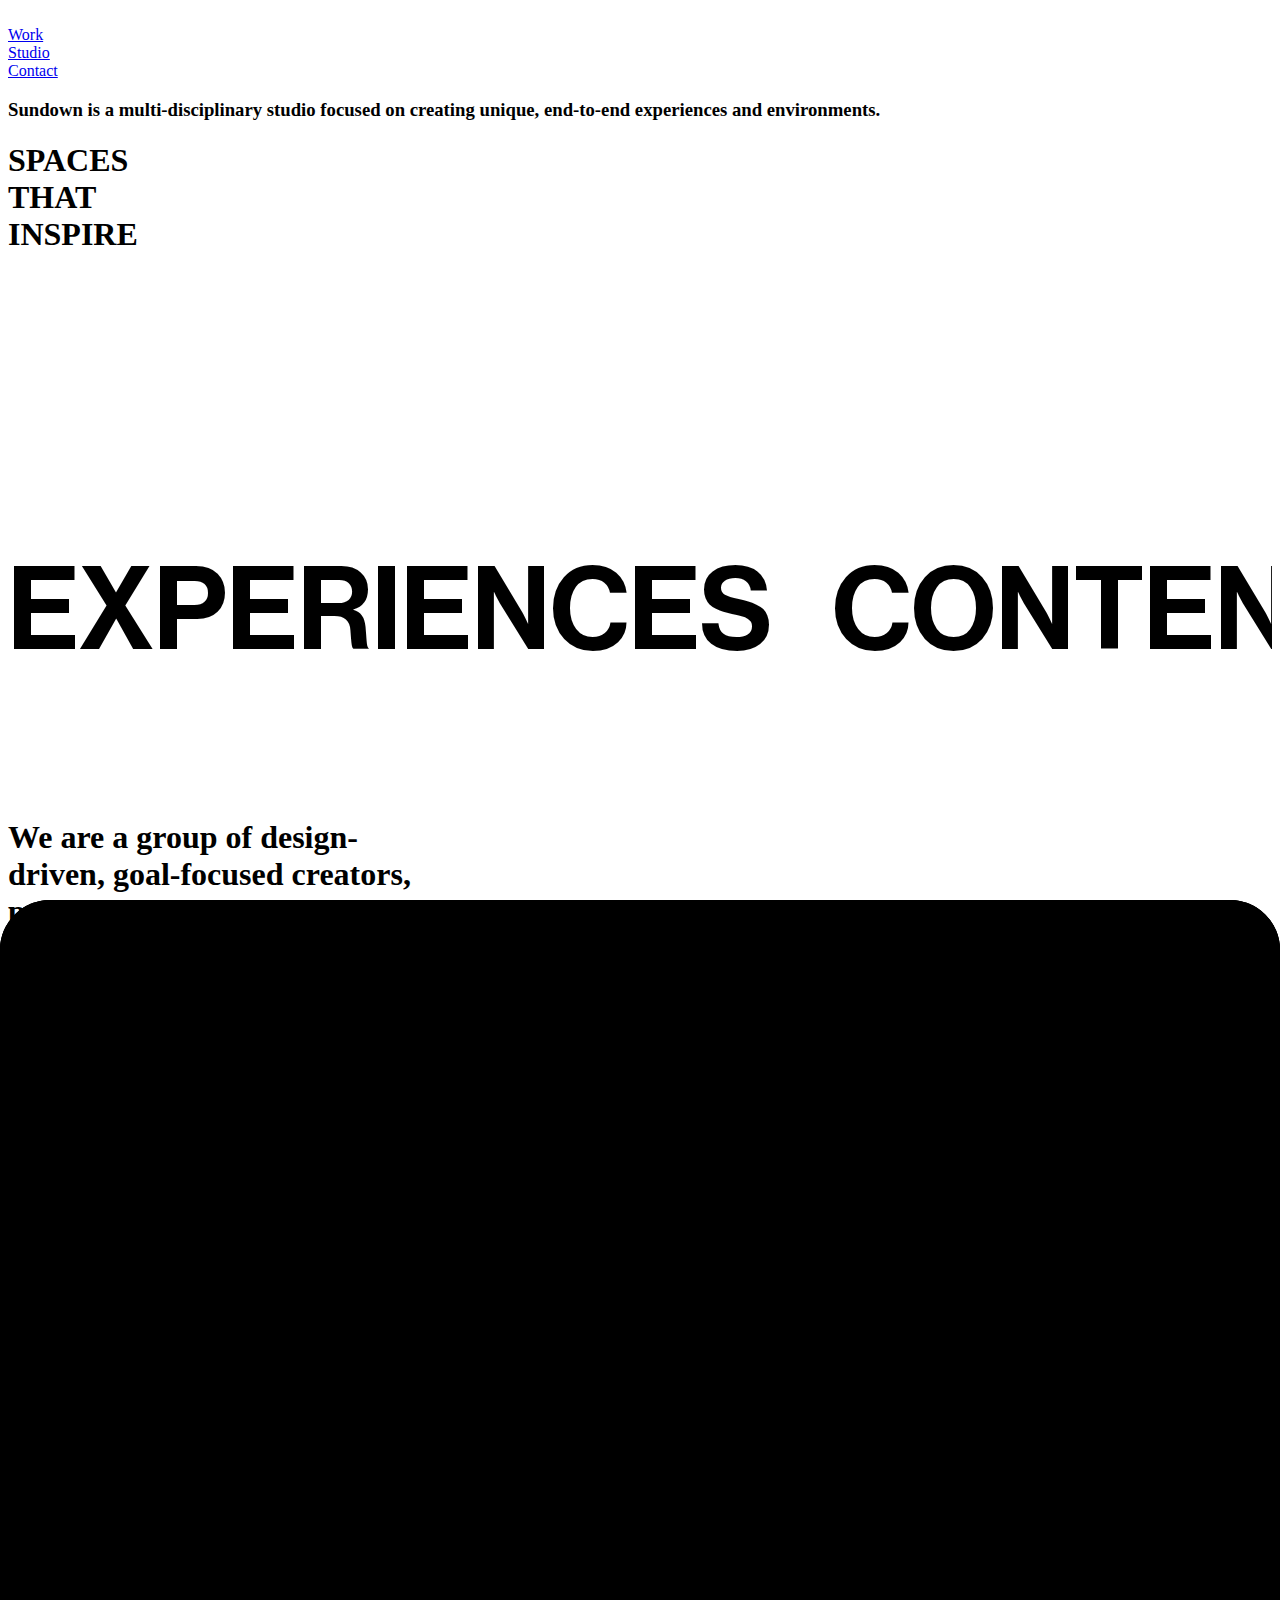
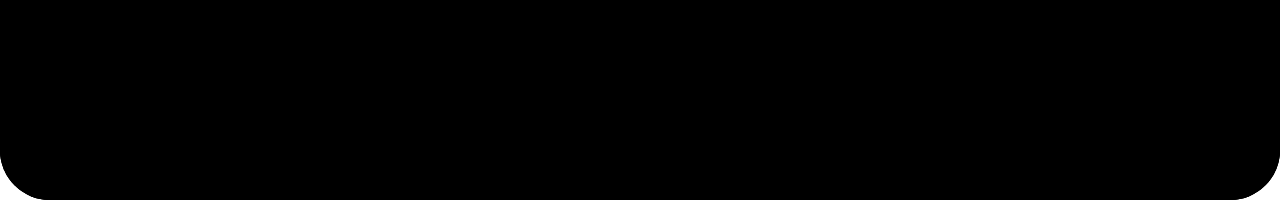
==== index.html @ 5506be8a "first commit" ====
<!DOCTYPE html>
<html lang="en">
<head>
    <meta charset="UTF-8">
    <meta name="viewport" content="width=device-width, initial-scale=1.0">
    <title>Sundown Studio</title>
    <!-- favicon logo  -->
    <link rel="shortcut icon" href="./asset/Sundown_Favicon.png" type="image/x-icon">
    <!-- css link  -->
    <link rel="stylesheet" href="style.css">
    <!-- tailwindCss & DaisyUI cdn Link  -->
    <link href="https://cdn.jsdelivr.net/npm/daisyui@4.6.2/dist/full.min.css" rel="stylesheet" type="text/css" />
    <script src="https://cdn.tailwindcss.com"></script>
    <!-- locomotive css cdn link  -->
    <link rel="stylesheet" href="https://cdn.jsdelivr.net/npm/locomotive-scroll@3.5.4/dist/locomotive-scroll.css">
    
    
    <script>
        tailwind.config = {
          theme: {
            extend: {
              colors: {
                clifford: '#da373d',
              }
            }
          }
        }
      </script>
    
</head>
<body>
    <div id="fixed-img"></div>
    <div id="main">
        <header>
            <!-- page 1 -->
            <div class="min-h-[100vh] w-[100%] bg-[#EEEAE3] relative px-[2vw]">
                <nav class="py-[2vw] w-[100%] flex items-center justify-between">
                    <img src="https://assets-global.website-files.com/64d3dd9edfb41666c35b15b7/64d3dd9edfb41666c35b15c2_Sundown%20logo.svg" alt="">
                    <div class="gap-[2vw] flex">
                        <div class="nav-a px-5 py-2 border border-[#8a8a8a89] rounded-[50px] font-medium text-[#000000bb] text-[18px] relative hover:text-white overflow-hidden"><a class="relative z-[9]" href="#">Work</a></div>
                        <div class="nav-a px-5 py-2 border border-[#8a8a8a89] rounded-[50px] font-medium text-[#000000bb] text-[18px] relative hover:text-white overflow-hidden"><a class="relative z-[9]" href="#">Studio</a></div>
                        <div class="nav-a px-5 py-2 border border-[#8a8a8a89] rounded-[50px] font-medium text-[#000000bb] text-[18px] relative hover:text-white overflow-hidden"><a class="relative z-[9]" href="#">Contact</a></div>
                        
                    </div>
                </nav>
                <!-- center  -->
                <div id="center" class="min-h-[65vh] w-[100%]  flex items-end justify-between border-b border-[#8a8a8a89] pb-[2vw]">
                    <div id="left" class="">
                        <h3 class="w-[30vw] text-[1.7em] font-[500] font-[neue] leading-[2vw] text-black">Sundown is a multi-disciplinary studio focused on creating unique, end-to-end experiences and environments.</h3>
                    </div>
                    <div id="right">
                        <h1 class="text-[10vw] leading-[8vw] text-right font-[neue] text-black">SPACES <br> THAT <br> INSPIRE</h1>
                    </div>
                </div>
                <!-- hero shape -->
                <div id="hero-shape" class="absolute w-[42vw] h-[32vw]  right-0 top-[70vh]">
                    <div id="hero1" class="bg-[#FE320A] rounded-l-full h-[100%] w-[100%] blur-xl absolute"></div>
                    <div id="hero2" class="bg-[#FE320A] rounded-[50%] h-[30vw] w-[30vw] blur-xl absolute"></div>
                    <div id="hero3" class="bg-[#FE320A] rounded-[50%] h-[30vw] w-[30vw] blur-xl absolute"></div>
                </div>
                <!-- hero video section  -->
                <video autoplay loop muted class="rounded-[20px] mt-[5vw] w-[100%] relative object-cover" src="./asset/c72af10b.mp4"></video>
            </div>
        </header>

        <main class="bg-[#EEEAE3]">
            <!-- page2 -->
            <div id="page2" class="min-h-[65vh]  w-[100%]">
                <div id="moving-text">
                    <div id="con">
                        <h1>EXPERIENCES</h1>
                        <div id="gola" class="h-[50px] w-[50px] rounded-[50%] bg-[#FE320A]"></div>
                        <h1>CONTENT</h1>
                        <div id="gola" class="h-[50px] w-[50px] rounded-[50%] bg-[#FE320A]"></div>
                        <h1>ENVIRONMENTS</h1>
                        <div id="gola" class="h-[50px] w-[50px] rounded-[50%] bg-[#FE320A]"></div>
                        </div>
                        <div id="con">
                        <h1>EXPERIENCES</h1>
                        <div id="gola" class="h-[50px] w-[50px] rounded-[50%] bg-[#FE320A]"></div>
                        <h1>CONTENT</h1>
                        <div id="gola" class="h-[50px] w-[50px] rounded-[50%] bg-[#FE320A]"></div>
                        <h1>ENVIRONMENTS</h1>
                        <div id="gola" class="h-[50px] w-[50px] rounded-[50%] bg-[#FE320A]"></div>
                        </div>
                        <div id="con">
                        <h1>EXPERIENCES</h1>
                        <div id="gola" class="h-[50px] w-[50px] rounded-[50%] bg-[#FE320A]"></div>
                        <h1>CONTENT</h1>
                        <div id="gola" class="h-[50px] w-[50px] rounded-[50%] bg-[#FE320A]"></div>
                        <h1>ENVIRONMENTS</h1>
                        <div id="gola" class="h-[50px] w-[50px] rounded-[50%] bg-[#FE320A]"></div>
                    </div>
                </div>

            </div>
            <!-- page bottom  -->
            <div id="page2-bottom" class="relative  flex items-center justify-between p-[4vw] font-[neue]">
                <h1 class="text-[4vw] w-[60%] leading-tight z-[9] ">We are a group of design- <br> driven, goal-focused creators, <br> producers, and designers <br> who believe that the details<br> make all the difference.</h1>
                <div id="page-part2" class="w-[20%] ">
                    <img class="w-[100%] rounded-[15px]" src="https://assets-global.website-files.com/64d3dd9edfb41666c35b15b7/64d3dd9edfb41666c35b15d1_Holding_thumb-p-500.jpg" alt="">
                    <p class="text-[1.1vw] font-[poppins] leading-tight pt-[2vw]">We love to create, we love to solve, we love to collaborate, and we love to turn amazing ideas into reality. We’re here to partner with you through every step of the process and know that relationships are the most important things we build.</p>
                </div>
                <div id="gooey" class="h-[30vw] w-[30vw] absolute rounded-[50%] bg-gradient-to-r from-[#FE320A] to-[#fe5b0a] ml-80 blur-lg top-0 left-0">
                </div>
            </div>
            <!-- page3 -->
            <div id="page3" class="min-h-[100vh] w-[100%] py-[4vw]">
               <div id="elem-container">

                    <div  data-images="https://assets-global.website-files.com/64d3dd9edfb41666c35b15d4/64d3dd9edfb41666c35b1700_Copy%20of%20220429_NIKE4558_Nike_Las_Vegas_NFL_Draft_Beauty_Edited_Select_11.webp" id="elem" class="elem h-[150px] w-[100%] relative flex items-center px-[2vw] overflow-hidden">
                        <div id="overlay" class="h-[100%] w-[100%] bg-orange-400 absolute left-0 -top-[100%]"></div>
                        <h2 class="text-[3vw] font-[neue] text-black relative z-[9]">50th Anniversary</h2>
                    </div>

                    <div id="elem" class="elem h-[150px] w-[100%] relative border-t border-black flex items-center px-[2vw] overflow-hidden" data-images="https://assets-global.website-files.com/64d3dd9edfb41666c35b15d4/64d3dd9edfb41666c35b163d_Copy%20of%20DSC04086.webp">
                        <div id="overlay" class="h-[100%] w-[100%] bg-orange-400 absolute left-0 -top-[100%]"></div>
                        <h2 class="text-[3vw] font-[neue] text-black relative z-[9]">NYFW Popup</h2>
                    </div>

                    <div id="elem" class="elem h-[150px] w-[100%] relative border-t border-black flex items-center px-[2vw] overflow-hidden" data-images="https://assets-global.website-files.com/64d3dd9edfb41666c35b15d4/64d3dd9edfb41666c35b16c5_Copy%20of%20Nike_Soho_AMD21_0781_LORES.webp">
                        <div id="overlay" class="h-[100%] w-[100%] bg-orange-400 absolute left-0 -top-[100%]"></div>
                        <h2 class="text-[3vw] font-[neue] text-black relative z-[9]">AIR FORCE 12021</h2>
                    </div>

                    <div id="elem" class="elem h-[150px] w-[100%] relative border-t border-black flex items-center px-[2vw] overflow-hidden" data-images="https://assets-global.website-files.com/64d3dd9edfb41666c35b15d4/64d3dd9edfb41666c35b163b_Copy-of-IMG_1180.webp">
                        <div id="overlay" class="h-[100%] w-[100%] bg-orange-400 absolute left-0 -top-[100%]"></div>
                        <h2 class="text-[3vw] font-[neue] text-black relative z-[9]">SOHO NYC</h2>
                    </div>

                    <div id="elem" class="elem h-[150px] w-[100%] relative border-t border-black flex items-center px-[2vw] overflow-hidden" data-images="https://assets-global.website-files.com/64d3dd9edfb41666c35b15d4/64d3dd9edfb41666c35b16f4_Copy%20of%20Nike_Soho_50th_SU22_FL1_6176.webp">
                        <div id="overlay" class="h-[100%] w-[100%] bg-orange-400 absolute left-0 -top-[100%]"></div>
                        <h2 class="text-[3vw] font-[neue] text-black relative z-[9]">SOHO 2024</h2>
                    </div>

                    <div id="elem" class="elem h-[150px] w-[100%] relative border-t border-b border-black flex items-center px-[2vw] overflow-hidden" data-images="https://assets-global.website-files.com/64d3dd9edfb41666c35b15d4/64d3dd9edfb41666c35b1733_Nike_HOI_50th_SU22_FL1_5388.webp">
                        <div id="overlay" class="h-[100%] w-[100%] bg-orange-400 absolute left-0 -top-[100%]"></div>
                        <h2 class="text-[3vw] font-[neue] text-black relative z-[9]">Play New Kidvision</h2>
                    </div>

               </div>
            </div>
        </main>
        <footer></footer>



    </div>
    <!-- js link  -->
    <script src="script.js"></script>
    <!-- locomotive js link  -->
    <script src="https://cdn.jsdelivr.net/npm/locomotive-scroll@3.5.4/dist/locomotive-scroll.js"></script>
</body>
</html>
---- style.css ----
@font-face {
    font-family: 'neue';
    src: url(./asset/NeueHaasDisplayMediu.ttf);
}

*{
}

.nav-a{
    transition: all ease 0.4s;
}
.nav-a::after{
    content: "";
    position: absolute;
    height: 100%;
    width: 100%;
    background-color: black;
    left: 0;
    bottom: -100%;
    border-radius: 50px;
    transition: all ease 0.4s;
    
}
.nav-a:hover::after{
    bottom: 0;
    
}

#hero3{
    animation-name: animation1;
    animation-duration: 2s;
    animation-timing-function: linear;
    animation-direction: alternate;
    animation-iteration-count: infinite;
}
#hero2{
    animation-name: animation2;
    animation-duration: 2s;
    animation-timing-function: linear;
    animation-direction: alternate;
    animation-iteration-count: infinite;
}
@keyframes animation1 {
    from{
        transform: translate(5%, -3%);
    }
    to{
        transform: translate(0%, 1%);
    }
}
@keyframes animation2 {
    from{
        transform: translate(5%, -5%);
    }
    to{
        transform: translate(-20%, 0%);
    }
}
#con{
    white-space: nowrap;
    display: inline-block;
    padding: 3vw 0;
    animation-name: move;
    animation-duration: 12s;
    animation-timing-function: linear;
    animation-iteration-count: infinite;
}
#moving-text{
    white-space: nowrap;
    overflow-x: auto;
}
#moving-text::-webkit-scrollbar{
    display: none; /*why don't work*/
}
#moving-text h1{
    font-size: 9vw;
    color: black;
    display: inline-block;
    font-family: 'neue';
    /* background-color: skyblue; */
}
  
#moving-text #gola{
    display: inline-block;
}
#gola{
    margin: 1vw 2vw;
}

@keyframes move {
    from{
        transform: translateX(0);
    }
    to{
        transform: translateX(-100%);
    }
}
#gooey{
    animation-name: gooey;
    animation-duration: 6s;
    animation-iteration-count: infinite;
    animation-direction: alternate;
    animation-timing-function: ease-in-out;
}
@keyframes gooey {
    from{
        transform: translate(10%, -10%) skew(0);
    }
    to{
        transform: translate(-10%, 10%) skew(-10deg);
    }
}

/* page3 */
#overlay{
    transition: all ease 0.2s;
}
.elem:hover #overlay{
    top: 0;
}
#elem-container{
    /* background-color: red; */
}
#fixed-img{
    height: 30vw;
    width: 24vw;
    /* background-color: red; */
    border-radius: 10px;
    position: fixed;
    z-index: 99;
    left: 50%;
    top: 25%;
    display: none;
    background-size: cover;
    background-position: center;
}
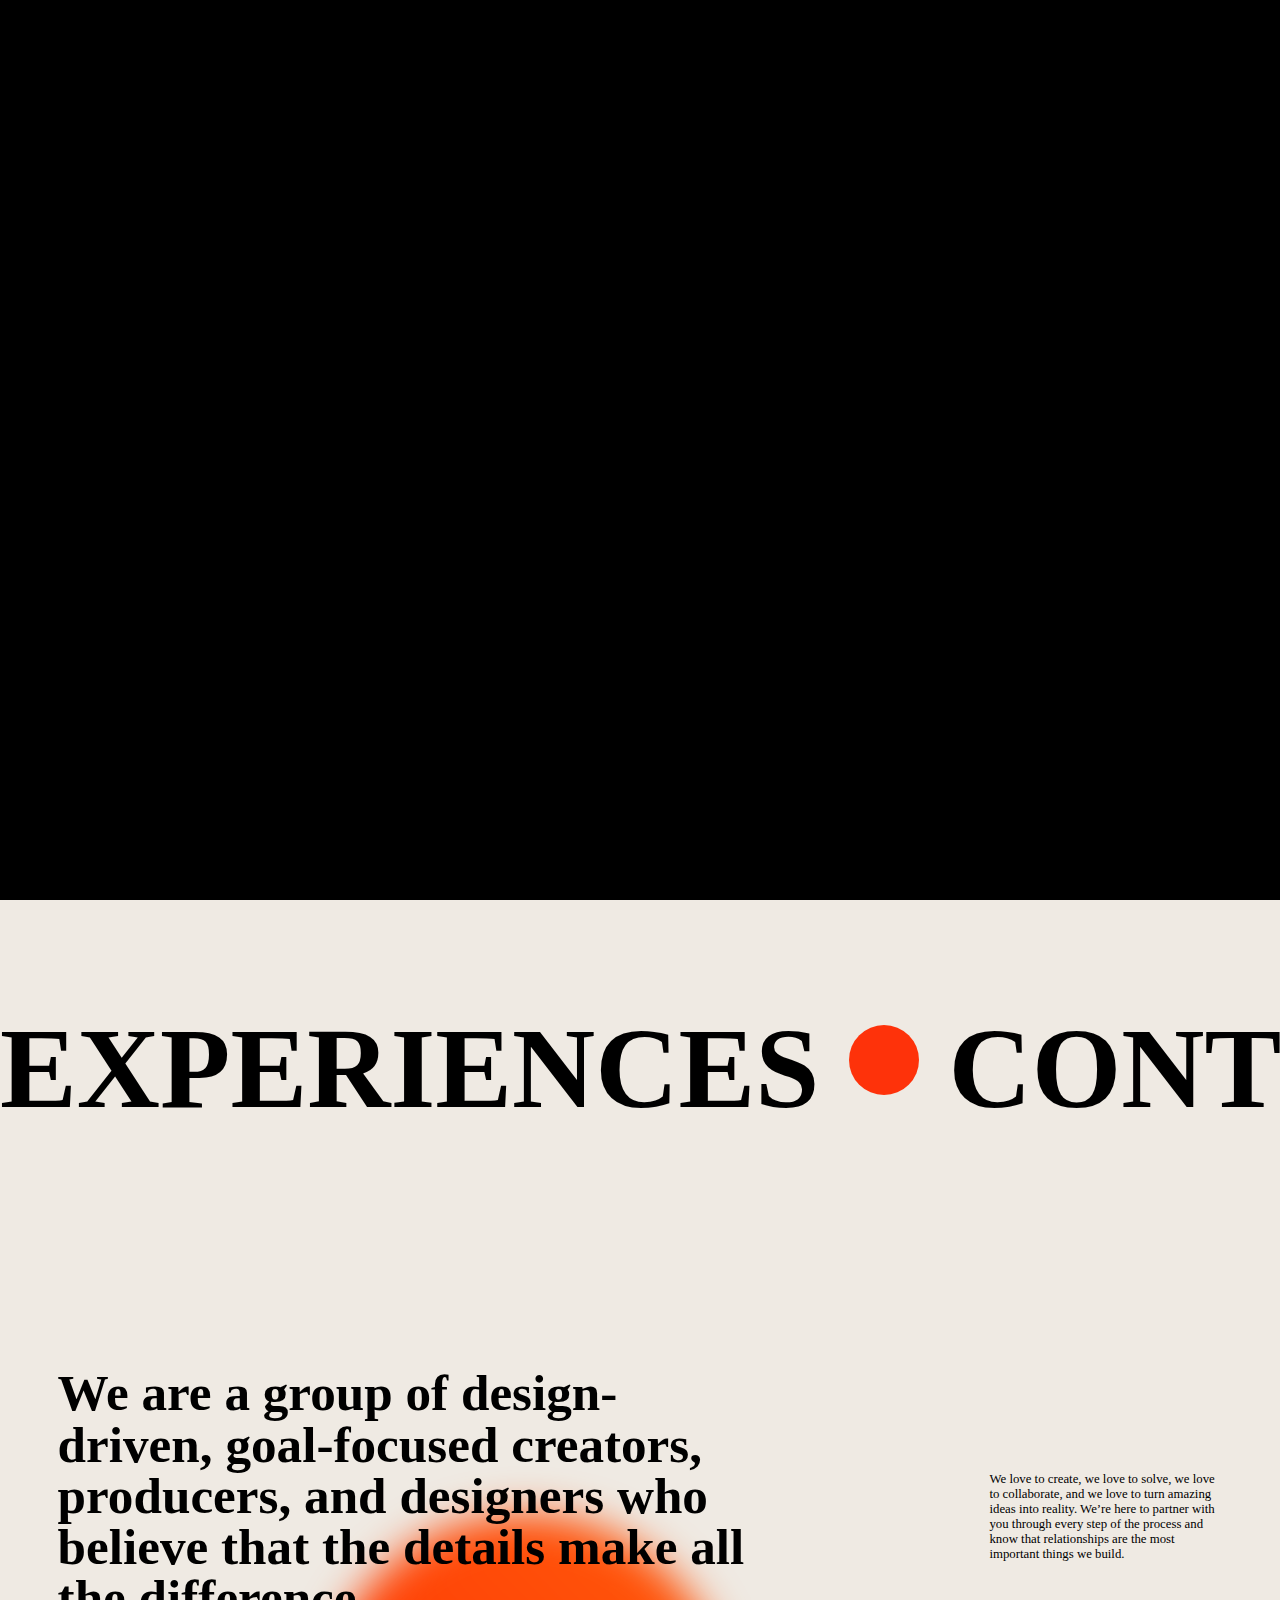
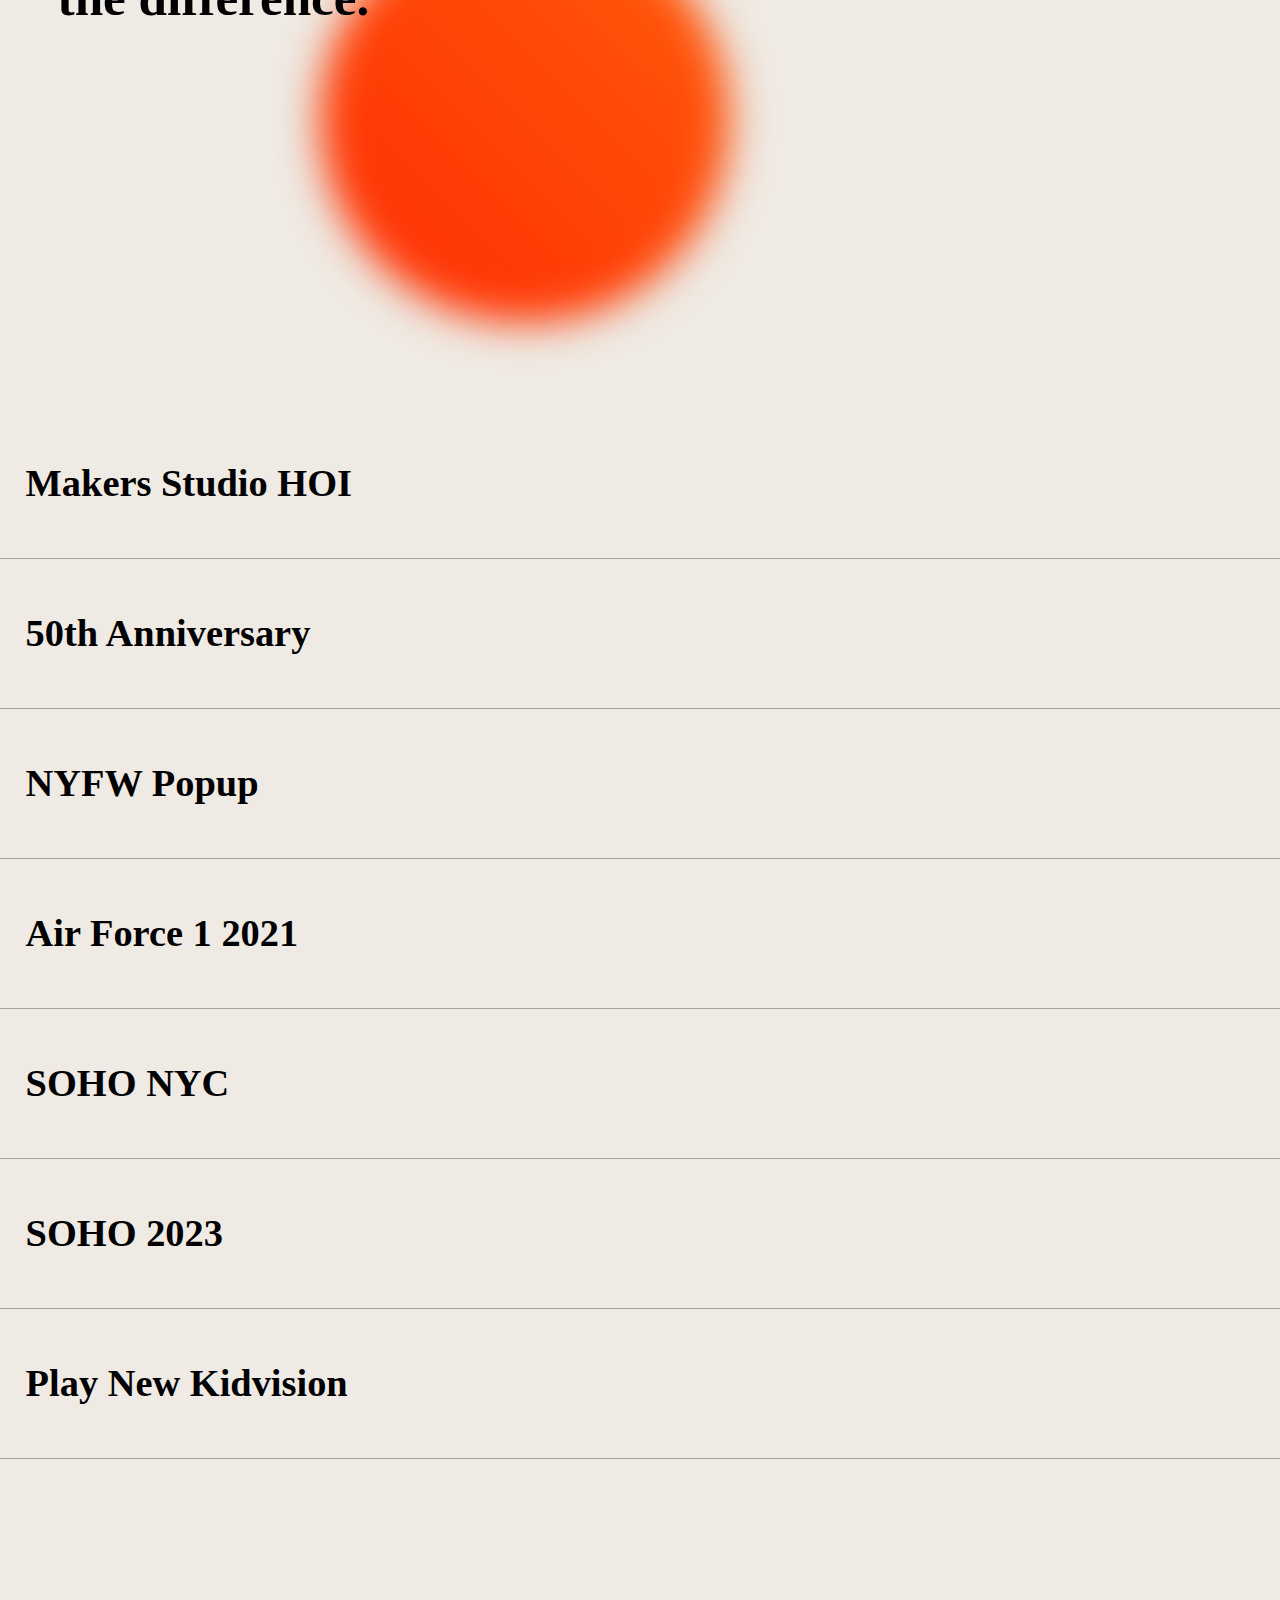
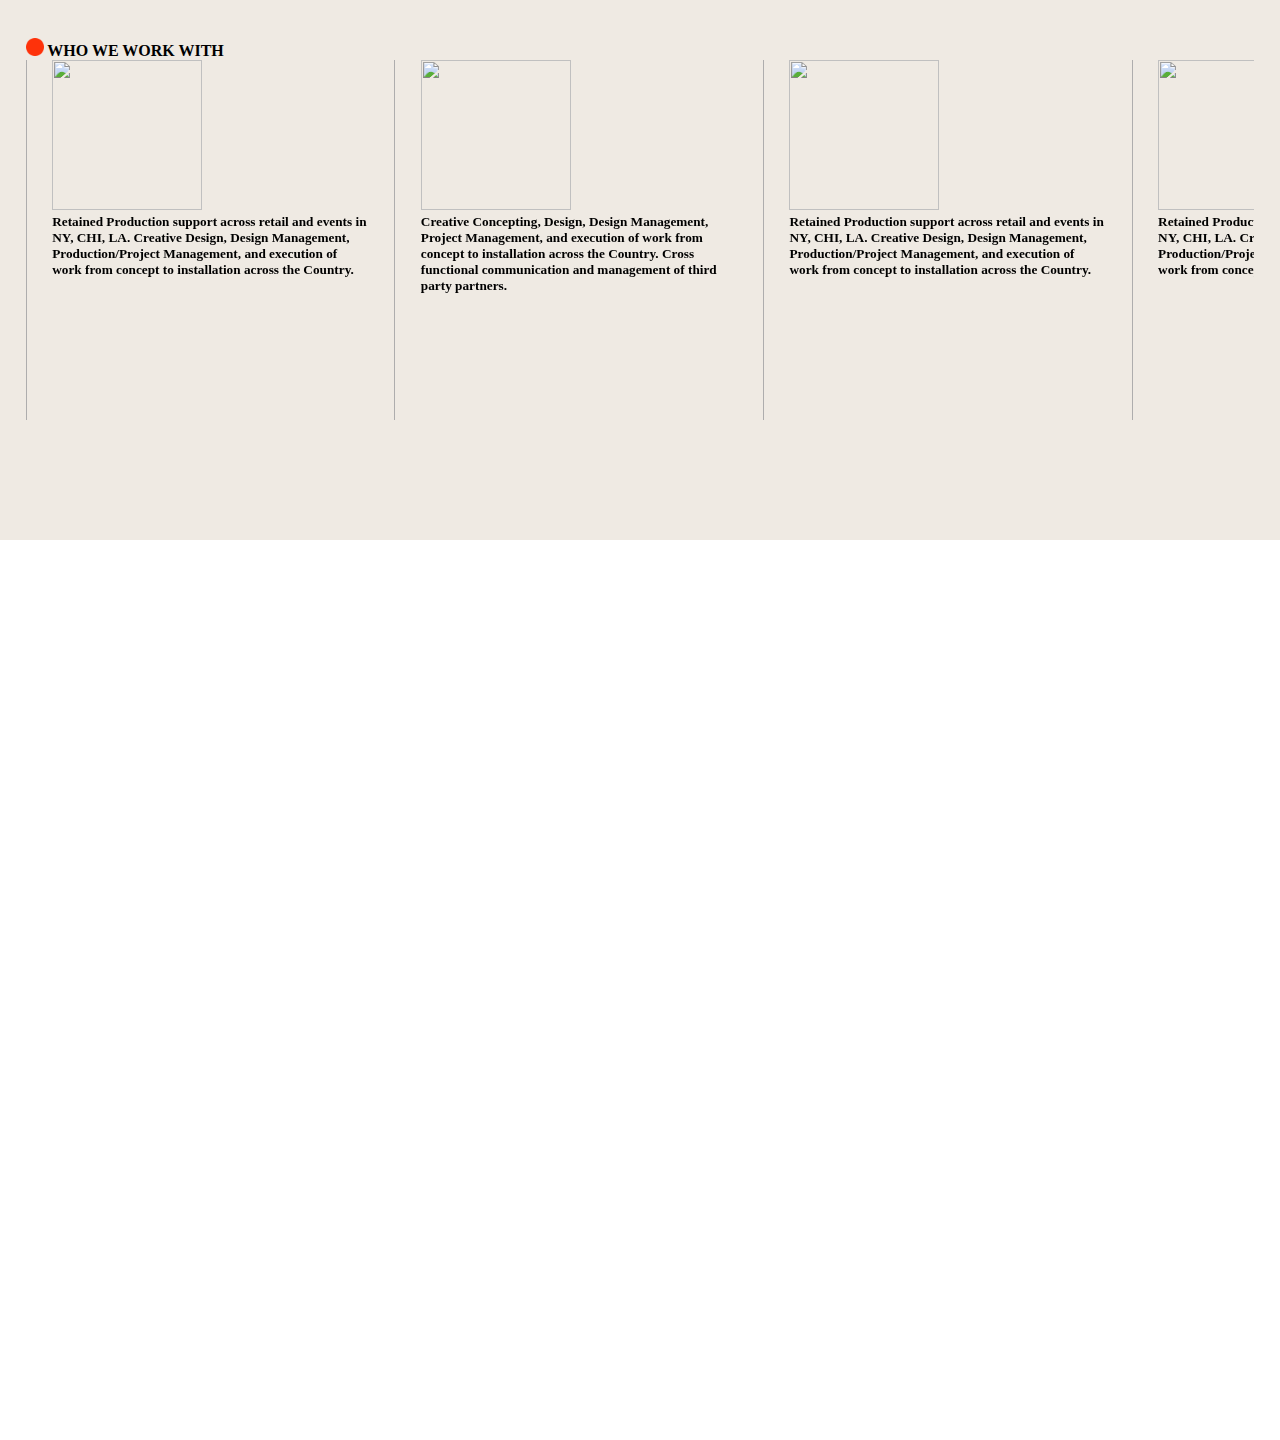
==== commit d1877cfa: "update file" ====
--- a/index.html
+++ b/index.html
@@ -1,154 +1,198 @@
 <!DOCTYPE html>
 <html lang="en">
+
 <head>
     <meta charset="UTF-8">
     <meta name="viewport" content="width=device-width, initial-scale=1.0">
     <title>Sundown Studio</title>
-    <!-- favicon logo  -->
-    <link rel="shortcut icon" href="./asset/Sundown_Favicon.png" type="image/x-icon">
-    <!-- css link  -->
+    <link rel="shortcut icon" href="./asset/icon.png" type="image/x-icon">
+    <link rel="stylesheet" href="https://cdn.jsdelivr.net/npm/locomotive-scroll@3.5.4/dist/locomotive-scroll.css">
+    <link rel="stylesheet" href="https://cdn.jsdelivr.net/npm/swiper@11/swiper-bundle.min.css" />
     <link rel="stylesheet" href="style.css">
-    <!-- tailwindCss & DaisyUI cdn Link  -->
-    <link href="https://cdn.jsdelivr.net/npm/daisyui@4.6.2/dist/full.min.css" rel="stylesheet" type="text/css" />
-    <script src="https://cdn.tailwindcss.com"></script>
-    <!-- locomotive css cdn link  -->
-    <link rel="stylesheet" href="https://cdn.jsdelivr.net/npm/locomotive-scroll@3.5.4/dist/locomotive-scroll.css">
-    
-    
-    <script>
-        tailwind.config = {
-          theme: {
-            extend: {
-              colors: {
-                clifford: '#da373d',
-              }
-            }
-          }
-        }
-      </script>
-    
 </head>
+
 <body>
-    <div id="fixed-img"></div>
+    <div id="loader">
+        <h1>ENVIRONMENTS</h1>
+        <h1>EXPERIENCES</h1>
+        <h1>CONTENT</h1>
+    </div>
+    <div id="fixed-image">
+
+    </div>
     <div id="main">
-        <header>
-            <!-- page 1 -->
-            <div class="min-h-[100vh] w-[100%] bg-[#EEEAE3] relative px-[2vw]">
-                <nav class="py-[2vw] w-[100%] flex items-center justify-between">
-                    <img src="https://assets-global.website-files.com/64d3dd9edfb41666c35b15b7/64d3dd9edfb41666c35b15c2_Sundown%20logo.svg" alt="">
-                    <div class="gap-[2vw] flex">
-                        <div class="nav-a px-5 py-2 border border-[#8a8a8a89] rounded-[50px] font-medium text-[#000000bb] text-[18px] relative hover:text-white overflow-hidden"><a class="relative z-[9]" href="#">Work</a></div>
-                        <div class="nav-a px-5 py-2 border border-[#8a8a8a89] rounded-[50px] font-medium text-[#000000bb] text-[18px] relative hover:text-white overflow-hidden"><a class="relative z-[9]" href="#">Studio</a></div>
-                        <div class="nav-a px-5 py-2 border border-[#8a8a8a89] rounded-[50px] font-medium text-[#000000bb] text-[18px] relative hover:text-white overflow-hidden"><a class="relative z-[9]" href="#">Contact</a></div>
-                        
-                    </div>
-                </nav>
-                <!-- center  -->
-                <div id="center" class="min-h-[65vh] w-[100%]  flex items-end justify-between border-b border-[#8a8a8a89] pb-[2vw]">
-                    <div id="left" class="">
-                        <h3 class="w-[30vw] text-[1.7em] font-[500] font-[neue] leading-[2vw] text-black">Sundown is a multi-disciplinary studio focused on creating unique, end-to-end experiences and environments.</h3>
-                    </div>
-                    <div id="right">
-                        <h1 class="text-[10vw] leading-[8vw] text-right font-[neue] text-black">SPACES <br> THAT <br> INSPIRE</h1>
-                    </div>
+
+        <div id="page1">
+            <nav>
+                <img src="https://uploads-ssl.webflow.com/64d3dd9edfb41666c35b15b7/64d3dd9edfb41666c35b15c2_Sundown%20logo.svg"
+                    alt="">
+                <div id="nav-part2">
+                    <h4><a href="#">Work</a></h4>
+                    <h4><a href="#">Studio</a></h4>
+                    <h4><a href="#">Contact</a></h4>
                 </div>
-                <!-- hero shape -->
-                <div id="hero-shape" class="absolute w-[42vw] h-[32vw]  right-0 top-[70vh]">
-                    <div id="hero1" class="bg-[#FE320A] rounded-l-full h-[100%] w-[100%] blur-xl absolute"></div>
-                    <div id="hero2" class="bg-[#FE320A] rounded-[50%] h-[30vw] w-[30vw] blur-xl absolute"></div>
-                    <div id="hero3" class="bg-[#FE320A] rounded-[50%] h-[30vw] w-[30vw] blur-xl absolute"></div>
+                <h3>Menu</h3>
+            </nav>
+            <div id="center">
+                <div id="left">
+                    <h3>Sundown is a multi-disciplinary studio focused on creating unique, end-to-end experiences and
+                        environments.</h3>
                 </div>
-                <!-- hero video section  -->
-                <video autoplay loop muted class="rounded-[20px] mt-[5vw] w-[100%] relative object-cover" src="./asset/c72af10b.mp4"></video>
-            </div>
-        </header>
-
-        <main class="bg-[#EEEAE3]">
-            <!-- page2 -->
-            <div id="page2" class="min-h-[65vh]  w-[100%]">
-                <div id="moving-text">
-                    <div id="con">
-                        <h1>EXPERIENCES</h1>
-                        <div id="gola" class="h-[50px] w-[50px] rounded-[50%] bg-[#FE320A]"></div>
-                        <h1>CONTENT</h1>
-                        <div id="gola" class="h-[50px] w-[50px] rounded-[50%] bg-[#FE320A]"></div>
-                        <h1>ENVIRONMENTS</h1>
-                        <div id="gola" class="h-[50px] w-[50px] rounded-[50%] bg-[#FE320A]"></div>
-                        </div>
-                        <div id="con">
-                        <h1>EXPERIENCES</h1>
-                        <div id="gola" class="h-[50px] w-[50px] rounded-[50%] bg-[#FE320A]"></div>
-                        <h1>CONTENT</h1>
-                        <div id="gola" class="h-[50px] w-[50px] rounded-[50%] bg-[#FE320A]"></div>
-                        <h1>ENVIRONMENTS</h1>
-                        <div id="gola" class="h-[50px] w-[50px] rounded-[50%] bg-[#FE320A]"></div>
-                        </div>
-                        <div id="con">
-                        <h1>EXPERIENCES</h1>
-                        <div id="gola" class="h-[50px] w-[50px] rounded-[50%] bg-[#FE320A]"></div>
-                        <h1>CONTENT</h1>
-                        <div id="gola" class="h-[50px] w-[50px] rounded-[50%] bg-[#FE320A]"></div>
-                        <h1>ENVIRONMENTS</h1>
-                        <div id="gola" class="h-[50px] w-[50px] rounded-[50%] bg-[#FE320A]"></div>
-                    </div>
+                <div id="right">
+                    <h1>SPACES <br>
+                        THAT <br>
+                        INSPIRE</h1>
                 </div>
 
             </div>
-            <!-- page bottom  -->
-            <div id="page2-bottom" class="relative  flex items-center justify-between p-[4vw] font-[neue]">
-                <h1 class="text-[4vw] w-[60%] leading-tight z-[9] ">We are a group of design- <br> driven, goal-focused creators, <br> producers, and designers <br> who believe that the details<br> make all the difference.</h1>
-                <div id="page-part2" class="w-[20%] ">
-                    <img class="w-[100%] rounded-[15px]" src="https://assets-global.website-files.com/64d3dd9edfb41666c35b15b7/64d3dd9edfb41666c35b15d1_Holding_thumb-p-500.jpg" alt="">
-                    <p class="text-[1.1vw] font-[poppins] leading-tight pt-[2vw]">We love to create, we love to solve, we love to collaborate, and we love to turn amazing ideas into reality. We’re here to partner with you through every step of the process and know that relationships are the most important things we build.</p>
+            <div id="hero-shape">
+                <div id="hero-1"></div>
+                <div id="hero-2"></div>
+                <div id="hero-3"></div>
+            </div>
+            <video autoplay loop muted src="./asset/c72af10b.mp4"></video>
+        </div>
+        <div id="page2">
+            <div id="moving-text">
+                <div class="con">
+                    <h1>EXPERIENCES</h1>
+                    <div id="gola"></div>
+                    <h1>CONTENT</h1>
+                    <div id="gola"></div>
+                    <h1>ENVIRONMENTS</h1>
+                    <div id="gola"></div>
                 </div>
-                <div id="gooey" class="h-[30vw] w-[30vw] absolute rounded-[50%] bg-gradient-to-r from-[#FE320A] to-[#fe5b0a] ml-80 blur-lg top-0 left-0">
+                <div class="con">
+                    <h1>EXPERIENCES</h1>
+                    <div id="gola"></div>
+                    <h1>CONTENT</h1>
+                    <div id="gola"></div>
+                    <h1>ENVIRONMENTS</h1>
+                    <div id="gola"></div>
+                </div>
+                <div class="con">
+                    <h1>EXPERIENCES</h1>
+                    <div id="gola"></div>
+                    <h1>CONTENT</h1>
+                    <div id="gola"></div>
+                    <h1>ENVIRONMENTS</h1>
+                    <div id="gola"></div>
                 </div>
             </div>
-            <!-- page3 -->
-            <div id="page3" class="min-h-[100vh] w-[100%] py-[4vw]">
-               <div id="elem-container">
+            <div id="page2-bottom">
+                <h1>We are a group of design- driven, goal-focused creators,  producers, and designers who
+                    believe that the details  make all the difference.</h1>
+                <div id="bottom-part2">
+                    <img src="https://uploads-ssl.webflow.com/64d3dd9edfb41666c35b15b7/64d3dd9edfb41666c35b15d1_Holding_thumb-p-500.jpg"
+                        alt="">
+                    <p>We love to create, we love to solve, we love to collaborate, and we love to turn amazing ideas
+                        into reality. We’re here to partner with you through every step of the process and know that
+                        relationships are the most important things we build.</p>
+                </div>
+            </div>
+            <div id="gooey">
 
-                    <div  data-images="https://assets-global.website-files.com/64d3dd9edfb41666c35b15d4/64d3dd9edfb41666c35b1700_Copy%20of%20220429_NIKE4558_Nike_Las_Vegas_NFL_Draft_Beauty_Edited_Select_11.webp" id="elem" class="elem h-[150px] w-[100%] relative flex items-center px-[2vw] overflow-hidden">
-                        <div id="overlay" class="h-[100%] w-[100%] bg-orange-400 absolute left-0 -top-[100%]"></div>
-                        <h2 class="text-[3vw] font-[neue] text-black relative z-[9]">50th Anniversary</h2>
+            </div>
+        </div>
+        <div id="page3">
+            <div id="elem-container">
+                <div id="elem1" class="elem"
+                    data-image="https://assets-global.website-files.com/64d3dd9edfb41666c35b15d4/64d3dd9edfb41666c35b163b_Copy-of-IMG_1180.webp">
+                    <div class="overlay"></div>
+                    <h2>Makers Studio HOI</h2>
+                </div>
+                <div class="elem"
+                    data-image="https://assets-global.website-files.com/64d3dd9edfb41666c35b15d4/64d3dd9edfb41666c35b170d_AM704059.webp">
+                    <div class="overlay"></div>
+                    <h2>50th Anniversary</h2>
+                </div>
+                <div class="elem"
+                    data-image="https://assets-global.website-files.com/64d3dd9edfb41666c35b15d4/64d3dd9edfb41666c35b1733_Nike_HOI_50th_SU22_FL1_5388.webp">
+                    <div class="overlay"></div>
+                    <h2>NYFW Popup</h2>
+                </div>
+                <div class="elem"
+                    data-image="https://assets-global.website-files.com/64d3dd9edfb41666c35b15d4/64d3dd9edfb41666c35b16f4_Copy%20of%20Nike_Soho_50th_SU22_FL1_6176.webp">
+                    <div class="overlay"></div>
+                    <h2>Air Force 1 2021</h2>
+                </div>
+                <div class="elem"
+                    data-image="https://assets-global.website-files.com/64d3dd9edfb41666c35b15d4/64d3dd9edfb41666c35b16c5_Copy%20of%20Nike_Soho_AMD21_0781_LORES.webp">
+                    <div class="overlay"></div>
+                    <h2>SOHO NYC</h2>
+                </div>
+                <div class="elem"
+                    data-image="https://assets-global.website-files.com/64d3dd9edfb41666c35b15d4/64d3dd9edfb41666c35b1698_Copy%2520of%2520Nike_Soho_Play-New-Kids_10-27-21_1950-p-1600.webp">
+                    <div class="overlay"></div>
+                    <h2>SOHO 2023</h2>
+                </div>
+                <div class="elem"
+                data-image="https://assets-global.website-files.com/64d3dd9edfb41666c35b15d4/64d3dd9edfb41666c35b16c5_Copy%20of%20Nike_Soho_AMD21_0781_LORES.webp">
+                <div class="overlay"></div>
+                    <h2>Play New Kidvision</h2>
+                </div>
+            </div>
+        </div>
+        <div id="page4">
+            <h4>
+               <img class="img" src="./asset/icon.png" alt=""> WHO WE WORK WITH</h4>
+            <div class="swiper mySwiper">
+                <div class="swiper-wrapper">
+                    <div class="swiper-slide">
+                        <img src="https://assets-global.website-files.com/64d3dd9edfb41666c35b15d4/64d3dd9edfb41666c35b15ff_Nike.svg" alt="">
+                        <h5>Retained Production support across retail and events in NY, CHI, LA. Creative Design, Design Management, Production/Project Management, and execution of work from concept to installation across the Country.</h5>
                     </div>
+                    <div class="swiper-slide">
+                        <img src="https://assets-global.website-files.com/64d3dd9edfb41666c35b15d4/64d3dd9edfb41666c35b1600_Converse.svg" alt="">
+                        <h5>Creative Concepting, Design, Design Management, Project Management, and execution of work from concept to installation across the Country. Cross functional communication and management of third party partners.</h5>
+                    </div>
+                    <div class="swiper-slide">
+                        <img src="https://assets-global.website-files.com/64d3dd9edfb41666c35b15d4/64d3dd9edfb41666c35b15fd_Arc%E2%80%99teryx.svg" alt="">
+                        <h5>Retained Production support across retail and events in NY, CHI, LA. Creative Design, Design Management, Production/Project Management, and execution of work from concept to installation across the Country.</h5>
+                    </div>
+                    <div class="swiper-slide">
+                        <img src="https://assets-global.website-files.com/64d3dd9edfb41666c35b15d4/64d3dd9edfb41666c35b15fe_Hunter.svg" alt="">
+                        <h5>Retained Production support across retail and events in NY, CHI, LA. Creative Design, Design Management, Production/Project Management, and execution of work from concept to installation across the Country.</h5>
+                    </div>
+                    
+                    <div class="swiper-slide">
+                        <img src="https://assets-global.website-files.com/64d3dd9edfb41666c35b15d4/64d3dd9edfb41666c35b15fd_Arc%E2%80%99teryx.svg" alt="">
+                        <h5>Retained Production support across retail and events in NY, CHI, LA. Creative Design, Design Management, Production/Project Management, and execution of work from concept to installation across the Country.</h5>
+                    </div>
+                    <div class="swiper-slide">
+                        <img src="https://assets-global.website-files.com/64d3dd9edfb41666c35b15d4/64d3dd9edfb41666c35b1601_MediaLink.svg" alt="">
+                        <h5>Retained Production support across retail and events in NY, CHI, LA. Creative Design, Design Management, Production/Project Management, and execution of work from concept to installation across the Country.</h5>
+                    </div>
+                    
+                    <div class="swiper-slide">
+                        <img src="https://assets-global.website-files.com/64d3dd9edfb41666c35b15d4/64d3dd9edfb41666c35b1602_AfterPay.svg" alt="">
+                    <h5>Retained Production support across retail and events in NY, CHI, LA. Creative Design, Design Management, Production/Project Management, and execution of work from concept to installation across the Country.</h5>
+                </div>
+                </div>
 
-                    <div id="elem" class="elem h-[150px] w-[100%] relative border-t border-black flex items-center px-[2vw] overflow-hidden" data-images="https://assets-global.website-files.com/64d3dd9edfb41666c35b15d4/64d3dd9edfb41666c35b163d_Copy%20of%20DSC04086.webp">
-                        <div id="overlay" class="h-[100%] w-[100%] bg-orange-400 absolute left-0 -top-[100%]"></div>
-                        <h2 class="text-[3vw] font-[neue] text-black relative z-[9]">NYFW Popup</h2>
-                    </div>
+            </div>
+        </div>
+        <div id="page5">
 
-                    <div id="elem" class="elem h-[150px] w-[100%] relative border-t border-black flex items-center px-[2vw] overflow-hidden" data-images="https://assets-global.website-files.com/64d3dd9edfb41666c35b15d4/64d3dd9edfb41666c35b16c5_Copy%20of%20Nike_Soho_AMD21_0781_LORES.webp">
-                        <div id="overlay" class="h-[100%] w-[100%] bg-orange-400 absolute left-0 -top-[100%]"></div>
-                        <h2 class="text-[3vw] font-[neue] text-black relative z-[9]">AIR FORCE 12021</h2>
-                    </div>
+        </div>
+        <div id="full-scr">
+            <div id="full-div1">
+                
+            </div>
+        </div>
+    </div>
+    <div id="footer">
+        <div id="footer-div">
 
-                    <div id="elem" class="elem h-[150px] w-[100%] relative border-t border-black flex items-center px-[2vw] overflow-hidden" data-images="https://assets-global.website-files.com/64d3dd9edfb41666c35b15d4/64d3dd9edfb41666c35b163b_Copy-of-IMG_1180.webp">
-                        <div id="overlay" class="h-[100%] w-[100%] bg-orange-400 absolute left-0 -top-[100%]"></div>
-                        <h2 class="text-[3vw] font-[neue] text-black relative z-[9]">SOHO NYC</h2>
-                    </div>
+        </div>
+        <h1>Sundown</h1>
+        <div id="footer-bottom">
 
-                    <div id="elem" class="elem h-[150px] w-[100%] relative border-t border-black flex items-center px-[2vw] overflow-hidden" data-images="https://assets-global.website-files.com/64d3dd9edfb41666c35b15d4/64d3dd9edfb41666c35b16f4_Copy%20of%20Nike_Soho_50th_SU22_FL1_6176.webp">
-                        <div id="overlay" class="h-[100%] w-[100%] bg-orange-400 absolute left-0 -top-[100%]"></div>
-                        <h2 class="text-[3vw] font-[neue] text-black relative z-[9]">SOHO 2024</h2>
-                    </div>
+        </div>
+    </div>
+    <script src="https://cdn.jsdelivr.net/npm/locomotive-scroll@3.5.4/dist/locomotive-scroll.js"></script>
+    <script src="https://cdn.jsdelivr.net/npm/swiper@11/swiper-bundle.min.js"></script>
+    <script src="script.js"></script>
+</body>
 
-                    <div id="elem" class="elem h-[150px] w-[100%] relative border-t border-b border-black flex items-center px-[2vw] overflow-hidden" data-images="https://assets-global.website-files.com/64d3dd9edfb41666c35b15d4/64d3dd9edfb41666c35b1733_Nike_HOI_50th_SU22_FL1_5388.webp">
-                        <div id="overlay" class="h-[100%] w-[100%] bg-orange-400 absolute left-0 -top-[100%]"></div>
-                        <h2 class="text-[3vw] font-[neue] text-black relative z-[9]">Play New Kidvision</h2>
-                    </div>
-
-               </div>
-            </div>
-        </main>
-        <footer></footer>
-
-
-
-    </div>
-    <!-- js link  -->
-    <script src="script.js"></script>
-    <!-- locomotive js link  -->
-    <script src="https://cdn.jsdelivr.net/npm/locomotive-scroll@3.5.4/dist/locomotive-scroll.js"></script>
-</body>
 </html>--- a/style.css
+++ b/style.css
@@ -1,15 +1,76 @@
 @font-face {
-    font-family: 'neue';
-    src: url(./asset/NeueHaasDisplayMediu.ttf);
-}
-
-*{
-}
-
-.nav-a{
+    font-family: neu;
+    src: url(./NeueHaasDisplayMediu.ttf);
+}
+
+@font-face {
+    font-family: neu;
+    font-weight: 100;
+    src: url(./NeueHaasDisplayLight.ttf);
+}
+
+@font-face {
+    font-family: neu;
+    font-weight: 200;
+    src: url(./NeueHaasDisplayRoman.ttf);
+}
+
+* {
+    margin: 0;
+    padding: 0;
+    box-sizing: border-box;
+    font-family: neu;
+}
+
+html, body {
+    height: 100%;
+    width: 100%;
+}
+
+#main {
+    /* background-color: #000; */
+    position: relative;
+    z-index: 10;
+}
+
+#page1 {
+    min-height: 100vh;
+    width: 100%;
+    background-color: #EFEAE3;
+    position: relative;
+    padding: 0 2vw;
+}
+
+nav {
+    padding: 2vw 0vw;
+    width: 100%;
+    /* background-color: red; */
+    display: flex;
+    align-items: center;
+    position: relative;
+    z-index: 100;
+    justify-content: space-between;
+}
+
+#nav-part2 {
+    display: flex;
+    align-items: center;
+    gap: 1vw;
+}
+
+#nav-part2 h4 {
+    padding: 10px 20px;
+    border: 1px solid #0000003c;
+    border-radius: 50px;
+    font-weight: 500;
+    color: #000000bb;
     transition: all ease 0.4s;
-}
-.nav-a::after{
+    position: relative;
+    font-size: 18px;
+    overflow: hidden;
+}
+
+#nav-part2 h4::after {
     content: "";
     position: absolute;
     height: 100%;
@@ -17,115 +78,293 @@
     background-color: black;
     left: 0;
     bottom: -100%;
-    border-radius: 50px;
+    border-radius: 50%;
     transition: all ease 0.4s;
-    
-}
-.nav-a:hover::after{
+}
+
+#nav-part2 h4:hover::after {
     bottom: 0;
-    
-}
-
-#hero3{
-    animation-name: animation1;
-    animation-duration: 2s;
+    border-radius: 0;
+}
+
+#nav-part2 h4 a {
+    color: #000000bb;
+    text-decoration: none;
+    position: relative;
+    z-index: 9;
+}
+
+#nav-part2 h4:hover a {
+    color: #fff;
+}
+
+nav h3 {
+    display: none;
+}
+
+#center {
+    height: 65vh;
+    width: 100%;
+    /* background-color: orange; */
+    display: flex;
+    align-items: flex-end;
+    justify-content: space-between;
+    border-bottom: 1px solid #0000003c;
+    padding-bottom: 2.5vw;
+}
+
+#left h3 {
+    width: 25vw;
+    font-size: 1.8vw;
+    line-height: 2vw;
+}
+
+#center h1 {
+    font-size: 10vw;
+    text-align: right;
+    line-height: 8vw;
+}
+
+#page1 video {
+    position: relative;
+    border-radius: 30px;
+    margin-top: 4vw;
+    width: 100%;
+}
+
+#hero-shape {
+    position: absolute;
+    width: 46vw;
+    height: 36vw;
+    right: 0;
+    top: 65vh;
+}
+
+#hero-1 {
+    background-color: #FE320A;
+    height: 100%;
+    width: 100%;
+    border-top-left-radius: 50%;
+    border-bottom-left-radius: 50%;
+    filter: blur(10px);
+    position: absolute;
+}
+
+#hero-2 {
+    background: linear-gradient(#FE320A, #fe3f0a);
+
+    height: 30vw;
+    width: 30vw;
+    border-radius: 50%;
+    position: absolute;
+    animation-name: anime2;
+    animation-duration: 5s;
     animation-timing-function: linear;
+    animation-iteration-count: infinite;
     animation-direction: alternate;
+    filter: blur(25px);
+}
+
+#hero-3 {
+    background: linear-gradient(#FE320A, #fe3f0a);
+    height: 30vw;
+    position: absolute;
+    width: 30vw;
+    border-radius: 50%;
+    filter: blur(25px);
+    animation-name: anime1;
+    animation-duration: 5s;
+    animation-timing-function: linear;
     animation-iteration-count: infinite;
-}
-#hero2{
-    animation-name: animation2;
-    animation-duration: 2s;
-    animation-timing-function: linear;
     animation-direction: alternate;
-    animation-iteration-count: infinite;
-}
-@keyframes animation1 {
-    from{
-        transform: translate(5%, -3%);
-    }
-    to{
-        transform: translate(0%, 1%);
-    }
-}
-@keyframes animation2 {
-    from{
+}
+
+@keyframes anime1 {
+    from {
+        transform: translate(55%, -3%);
+    }
+
+    to {
+        transform: translate(0%, 10%);
+    }
+}
+
+@keyframes anime2 {
+    from {
         transform: translate(5%, -5%);
     }
-    to{
-        transform: translate(-20%, 0%);
-    }
-}
-#con{
+
+    to {
+        transform: translate(-20%, 30%);
+    }
+}
+
+#page2 {
+    min-height: 100vh;
+    width: 100%;
+    background-color: #EFEAE3;
+    padding: 8vw 0;
+    position: relative;
+}
+
+#moving-text {
+    overflow-x: auto;
+    white-space: nowrap;
+}
+
+#moving-text::-webkit-scrollbar {
+    display: none;
+}
+
+.con {
     white-space: nowrap;
     display: inline-block;
-    padding: 3vw 0;
     animation-name: move;
-    animation-duration: 12s;
+    animation-duration: 10s;
     animation-timing-function: linear;
     animation-iteration-count: infinite;
 }
-#moving-text{
-    white-space: nowrap;
-    overflow-x: auto;
-}
-#moving-text::-webkit-scrollbar{
-    display: none; /*why don't work*/
-}
-#moving-text h1{
+
+#moving-text h1 {
     font-size: 9vw;
-    color: black;
+    /* background-color: lightblue; */
     display: inline-block;
-    font-family: 'neue';
-    /* background-color: skyblue; */
-}
-  
-#moving-text #gola{
+}
+
+#gola {
+    height: 70px;
+    width: 70px;
+    border-radius: 50%;
     display: inline-block;
-}
-#gola{
+    background-color: #FE320A;
     margin: 1vw 2vw;
 }
 
 @keyframes move {
-    from{
+    from {
         transform: translateX(0);
     }
-    to{
+
+    to {
         transform: translateX(-100%);
     }
 }
-#gooey{
+
+#page2-bottom {
+    height: 80vh;
+    width: 100%;
+    /* background-color: aliceblue; */
+    padding: 4.5vw;
+    display: flex;
+    align-items: center;
+    justify-content: space-between;
+    position: relative;
+    z-index: 9;
+}
+
+#page2-bottom h1 {
+    font-size: 4vw;
+    width: 60%;
+    line-height: 4vw;
+}
+
+#bottom-part2 {
+    width: 20%;
+    /* background-color: aqua; */
+}
+
+#bottom-part2 img {
+    width: 100%;
+    border-radius: 15px;
+}
+
+#bottom-part2 p {
+    font-weight: 200;
+    margin-top: 2vw;
+    font-size: 1vw;
+}
+
+#page2 #gooey {
+    height: 32vw;
+    width: 32vw;
+    position: absolute;
+    border-radius: 50%;
+    background: linear-gradient(to top right, #ff2d03, #ff5c0b);
+    /* background: linear-gradient(to top right,red,blue); */
+
+
+    top: 58%;
+    left: 25%;
+    filter: blur(20px);
     animation-name: gooey;
     animation-duration: 6s;
     animation-iteration-count: infinite;
     animation-direction: alternate;
     animation-timing-function: ease-in-out;
-}
+
+}
+
 @keyframes gooey {
-    from{
+    from {
+        filter: blur(20px);
         transform: translate(10%, -10%) skew(0);
     }
-    to{
-        transform: translate(-10%, 10%) skew(-10deg);
-    }
-}
-
-/* page3 */
-#overlay{
-    transition: all ease 0.2s;
-}
-.elem:hover #overlay{
+
+    to {
+        filter: blur(30px);
+        transform: translate(-10%, 10%) skew(-12deg);
+    }
+}
+
+
+
+
+#page3 {
+    min-height: 100vh;
+    width: 100%;
+    background-color: #EFEAE3;
+    padding: 4vw 0;
+}
+
+.elem {
+    height: 150px;
+    width: 100%;
+    position: relative;
+
+    border-bottom: 1px solid #38383864;
+    overflow: hidden;
+    display: flex;
+    align-items: center;
+    padding: 0 2vw;
+}
+
+.elem h2 {
+    font-size: 3vw;
+    position: relative;
+    z-index: 9;
+}
+
+.elem .overlay {
+    height: 100%;
+    width: 100%;
+    background-color: orange;
+    position: absolute;
+    left: 0;
+    top: -100%;
+    transition: all ease 0.25s;
+}
+
+.elem:hover .overlay {
     top: 0;
 }
-#elem-container{
-    /* background-color: red; */
-}
-#fixed-img{
+
+
+
+#fixed-image {
     height: 30vw;
     width: 24vw;
     /* background-color: red; */
-    border-radius: 10px;
+    border-radius: 15px;
     position: fixed;
     z-index: 99;
     left: 50%;
@@ -133,4 +372,308 @@
     display: none;
     background-size: cover;
     background-position: center;
+}
+
+#page4 {
+    height: 70vh;
+    width: 100%;
+    background-color: #EFEAE3;
+    padding: 10vw 2vw;
+}
+#page4 .img{
+    height: 18px;
+    width: 18px;
+}
+.swiper {
+    width: 100%;
+    height: 40vh;
+}
+
+.swiper-slide {
+    width: 30%;
+    border-left: 1px solid #aeadad;
+    padding: 0 2vw;
+}
+.swiper .swiper-wrapper .swiper-slide img{
+    height: 150px;
+    width: 150px;
+}
+#page5 {
+    height: 100vh;
+    width: 100%;
+    /* background-color: #EFEAE3; */
+}
+
+#footer {
+    position: fixed;
+    height: 105vh;
+    width: 100%;
+    background-color: #000;
+    color: #fff;
+    z-index: 9;
+    bottom: 0;
+    display: flex;
+    /* align-items: flex-end; */
+    justify-content: flex-end;
+    flex-direction: column;
+    padding: 1vw 3vw;
+}
+
+#footer h1 {
+    font-size: 23vw;
+}
+
+#footer-div {
+    height: 20vh;
+    width: 100%;
+    background-color: red;
+}
+
+#footer-bottom {
+    border-top: 1px solid #dadada;
+    height: 10vh;
+    width: 100%;
+}
+
+#full-scr {
+    height: 100vh;
+    width: 100%;
+    background-color: #00000070;
+    position: fixed;
+    z-index: 99;
+    top: -100%;
+    transition: all ease 0.5s;
+}
+
+#full-div1 {
+    height: 50%;
+    width: 100%;
+    background-color: #EFEAE3;
+    border-bottom-left-radius: 20px;
+    border-bottom-right-radius: 20px;
+
+}
+
+@media (max-width:600px) {
+
+    #page1 {
+        min-height: 100vh;
+        width: 100vw;
+        padding: 0 0vw;
+    }
+
+    nav {
+        padding: 8vw 5vw;
+        background-color: #EFEAE3;
+        /* padding: 0 5vw; */
+    }
+
+    nav img {
+        transition: all ease 0.2s;
+        height: 9vh;
+    }
+
+    #nav-part2 {
+        display: none;
+    }
+
+    nav h3 {
+        display: block;
+        padding: 3vw 5vw;
+        border: 1px solid #ababab;
+        border-radius: 50px;
+        font-size: 4vw;
+        font-weight: 200;
+        padding-left: 10vw;
+    }
+
+    #center {
+        height: 62vh;
+        width: 100%;
+        /* background-color: orange; */
+        display: flex;
+        align-items: flex-end;
+        justify-content: space-between;
+        border-bottom: 1px solid #0000003c;
+        padding: 7vw 5vw;
+        padding-bottom: 10vw;
+        flex-direction: column-reverse;
+        position: relative;
+        z-index: 9;
+    }
+
+    #left h3 {
+        width: 80%;
+        font-size: 5.5vw;
+        line-height: 6vw;
+    }
+
+    #center h1 {
+        font-size: 17vw;
+        text-align: right;
+        line-height: 15vw;
+    }
+
+    #page1 video {
+        position: relative;
+        border-radius: 15px;
+        margin-top: 4vw;
+        height: 70vh;
+        object-fit: cover;
+        object-position: center;
+        width: 92%;
+        margin-left: 4%;
+    }
+
+    #page2 {
+        min-height: 100vh;
+        width: 100%;
+        background-color: #EFEAE3;
+        padding: 8vw 0;
+        position: relative;
+    }
+
+    #moving-text {
+        overflow-x: auto;
+        white-space: nowrap;
+    }
+
+    #moving-text::-webkit-scrollbar {
+        display: none;
+    }
+
+    .con {
+        white-space: nowrap;
+        display: inline-block;
+        animation-name: move;
+        animation-duration: 10s;
+        animation-timing-function: linear;
+        animation-iteration-count: infinite;
+    }
+
+    #moving-text h1 {
+        font-size: 15vw;
+        /* background-color: lightblue; */
+        display: inline-block;
+    }
+
+    #gola {
+        height: 25px;
+        width: 25px;
+        border-radius: 50%;
+        display: inline-block;
+        background-color: #FE320A;
+        margin: 2vw 2vw;
+    }
+
+    #page2-bottom {
+        height: 90vh;
+        width: 100%;
+        /* background-color: aliceblue; */
+        padding: 10vw 4vw;
+        display: flex;
+        align-items: flex-start;
+        justify-content: space-between;
+        position: relative;
+        flex-direction: column;
+        z-index: 9;
+    }
+
+    #page2-bottom h1 {
+        font-size: 8.2vw;
+        width: 100%;
+        line-height: 9vw;
+    }
+
+    #bottom-part2 {
+        width: 70%;
+        /* background-color: aqua; */
+    }
+
+    #bottom-part2 img {
+        width: 100%;
+        border-radius: 10px;
+    }
+
+    #bottom-part2 p {
+        font-weight: 200;
+        margin-top: 2vw;
+        font-size: 3vw;
+    }
+
+    #page2 #gooey {
+        height: 62vw;
+        width: 62vw;
+        position: absolute;
+        border-radius: 50%;
+        background: linear-gradient(to top right, #ff2d03, #ff5c0b);
+        /* background: linear-gradient(to top right,red,blue); */
+
+
+        top: 58%;
+        left: 25%;
+        filter: blur(20px);
+        animation-name: gooey;
+        animation-duration: 6s;
+        animation-iteration-count: infinite;
+        animation-direction: alternate;
+        animation-timing-function: ease-in-out;
+
+    }
+
+
+}
+
+#loader{
+    height: 100%;
+    width: 100%;
+    background-color: #000;
+    position: fixed;
+    z-index: 999;
+    top: 0;
+    transition: all ease 0.7s;
+    display: flex;
+    align-items: center;
+    justify-content: center;
+}
+
+#loader h1{
+    font-size: 4vw;
+    color: transparent;
+    background: linear-gradient(to right,orange,orangered);
+    -webkit-background-clip: text;
+    position: absolute;
+    opacity: 0;
+    animation-name: load;
+    animation-duration: 1s;
+    animation-delay: 1s;
+    animation-timing-function: linear;
+}
+#loader h1:nth-child(2){
+    animation-delay: 2s;
+}
+#loader h1:nth-child(3){
+    animation-delay: 3s;
+}
+
+@keyframes load {
+    0%{
+        opacity: 0;
+    }
+    10%{
+        opacity: 1;
+    }
+    90%{
+        opacity: 1;
+    }
+    100%{
+        opacity: 0;
+    }
+}
+
+@media (max-width:600px) {
+    #loader h1{
+        font-size: 9vw;
+      
+    }
 }